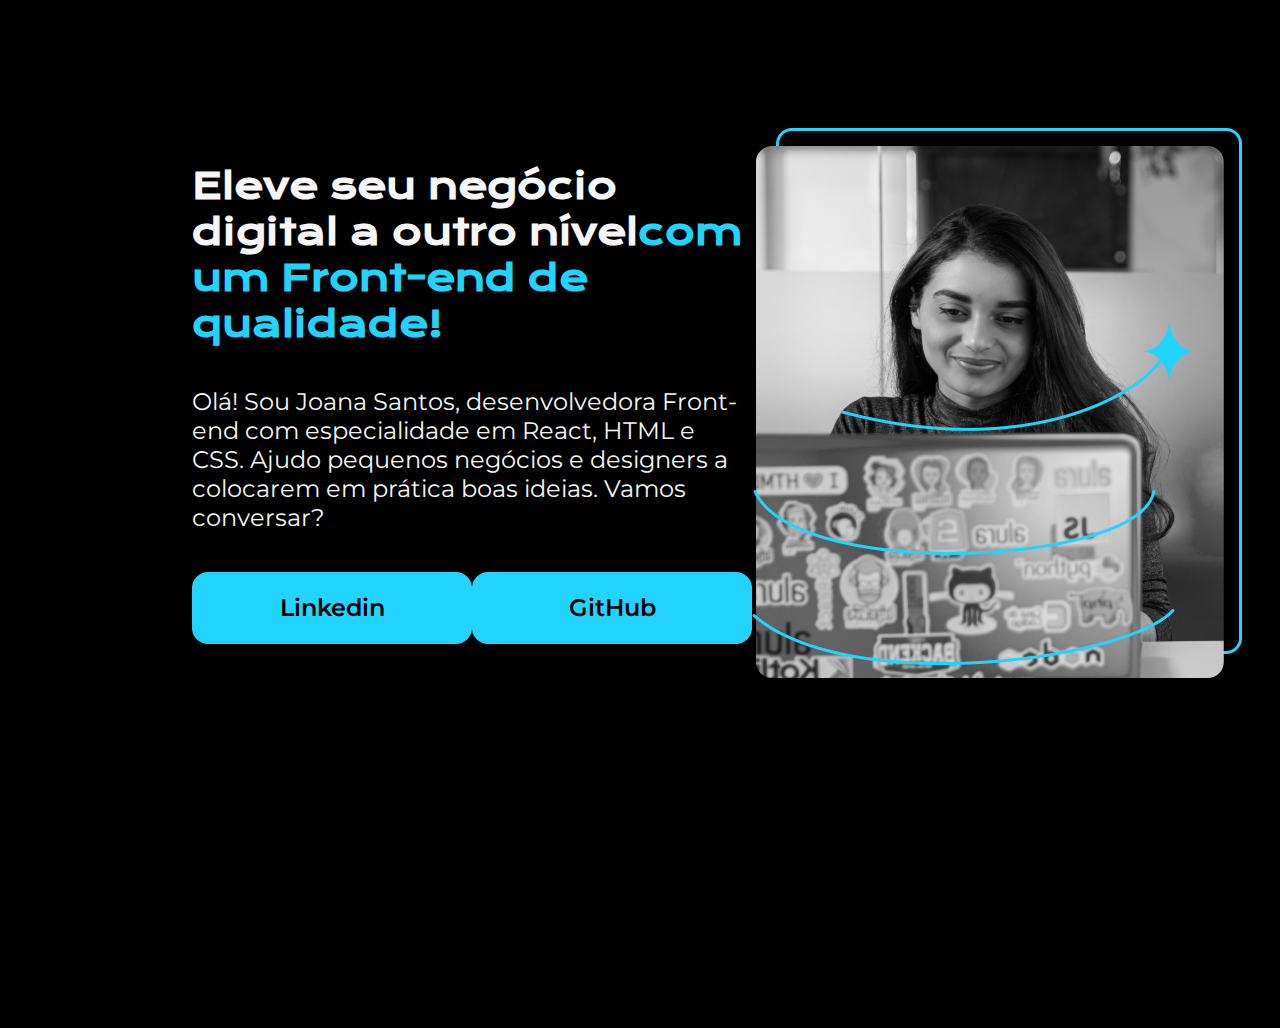
==== index.html @ 5c1473ef "segundo commit" ====
<!DOCTYPE html>
<html lang="pt-br">

<head>
    <meta charset="UTF-8">
    <meta http-equiv="X-UA-Compatible" content="IE=edge">
    <meta name="viewport" content="width=device-width, initial-scale=1.0">
    <title>Portifolio</title>
    <link rel="stylesheet" href="index.css">
</head>

<body>
    <header></header>
    <main class="apresentacao">
        <section class="apresentacao__conteudo">
            <h1 class="apresentacao__conteudo__titulo">Eleve seu negócio digital a outro nível<strong 
            class="titulo-destaque">com um Front-end de qualidade!
            </strong></h1>
            <p class="apresentacao__conteudo__texto">Olá! Sou Joana Santos, desenvolvedora
            Front-end com especialidade em React, HTML e
            CSS. Ajudo pequenos negócios e designers a
            colocarem em prática boas ideias. Vamos
            conversar?</p>
            <div class="apresentacao__links">
                <a class="apresentacao__links__link" href="https://www.linkedin.com/in/adriellymendes-dev/">Linkedin</a>
                <a class="apresentacao__links__link"  href="https://github.com/adriellyvitoria">GitHub</a>
            </div>
          
        </section>
        <img src="html-logo-main/Imagem.png" alt="Foto da Joana Santos programando">
    </main>
    <footer></footer>
</body>

</html>
---- index.css ----
@import url('https://fonts.googleapis.com/css2?family=Krona+One&family=Montserrat&display=swap');

*{
    margin: 0;
    padding: 0;
}

body{
    height: 100vh;
    box-sizing: border-box;
    background-color: #000000;
    color: #F6F6F6;
}

.titulo-destaque{
    color: #22D4FD;
}

.apresentacao{
    margin: 10% 15%;
    display: flex;
    align-items: center;
    justify-content: space-between;
}
.apresentacao__conteudo{
    width: 615px;
    display: flex;
    flex-direction: column;
    gap: 40px ;
}

.apresentacao__conteudo__titulo{
    font-size: 36px;
    font-family: 'Krona One', sans-serif;
}

.apresentacao__conteudo__texto{
    font-size: 24px;
    font-family: 'Montserrat', sans-serif;
}

.apresentacao__links {
    display: flex;
    justify-content: space-between;
}

.apresentacao__links__link {
    background-color: #22D4FD;
    width: 280px;
    text-align: center;
    border-radius: 16px;
    font-size: 24px;
    font-weight: 600;
    padding: 21.5px 0;
    text-decoration: none;
    color: #000000;
    font-family: 'Montserrat', sans-serif;
}
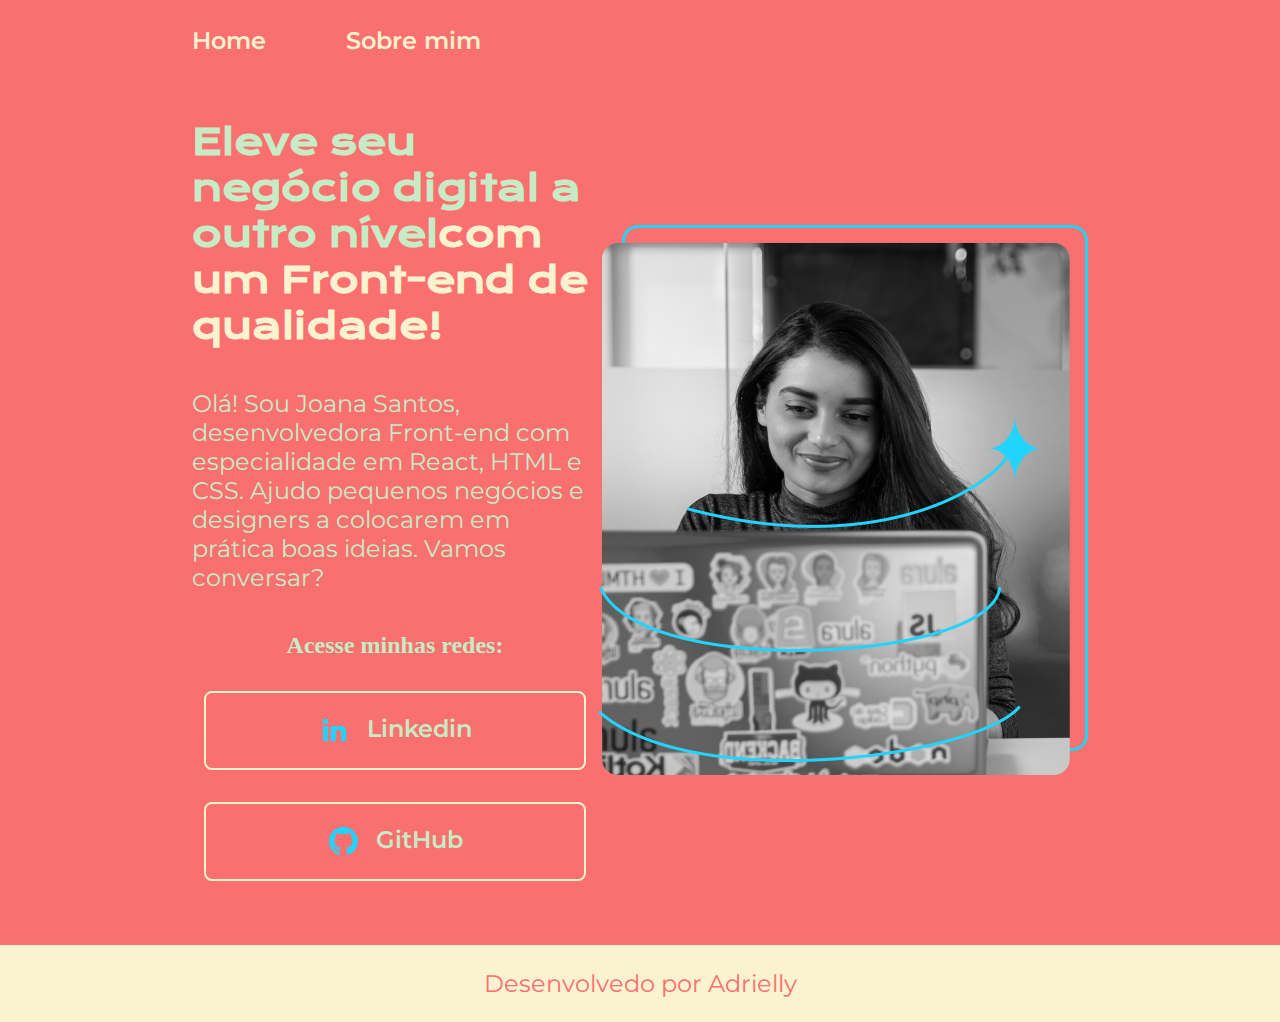
==== commit 4c52f3e1: "terceiro commit" ====
--- a/index.html
+++ b/index.html
@@ -6,11 +6,16 @@
     <meta http-equiv="X-UA-Compatible" content="IE=edge">
     <meta name="viewport" content="width=device-width, initial-scale=1.0">
     <title>Portifolio</title>
-    <link rel="stylesheet" href="index.css">
+    <link rel="stylesheet" href="styles/index.css">
 </head>
 
 <body>
-    <header></header>
+    <header class="cabecalho">
+        <nav class="cabecalho__menu">
+            <a class="cabecalho__menu__link" href="index.html">Home</a>
+            <a class="cabecalho__menu__link" href="about.html">Sobre mim</a>
+        </nav>
+    </header>
     <main class="apresentacao">
         <section class="apresentacao__conteudo">
             <h1 class="apresentacao__conteudo__titulo">Eleve seu negócio digital a outro nível<strong 
@@ -22,14 +27,19 @@
             colocarem em prática boas ideias. Vamos
             conversar?</p>
             <div class="apresentacao__links">
-                <a class="apresentacao__links__link" href="https://www.linkedin.com/in/adriellymendes-dev/">Linkedin</a>
-                <a class="apresentacao__links__link"  href="https://github.com/adriellyvitoria">GitHub</a>
+                <h2 class="apresetacao__links__subtitulo">Acesse minhas redes:</h2>
+                <a class="apresentacao__links__link" href="https://www.linkedin.com/in/adriellymendes-dev/">
+                <img src="html-logo-main/linkedin.png" alt="icone do linkedin" >Linkedin</a>
+                <a class="apresentacao__links__link"  href="https://github.com/adriellyvitoria">
+                <img src="html-logo-main/github.png" alt="icone do GitHub">GitHub</a>
             </div>
           
         </section>
         <img src="html-logo-main/Imagem.png" alt="Foto da Joana Santos programando">
     </main>
-    <footer></footer>
+    <footer class="rodape">
+        <p>Desenvolvedo por Adrielly</p>
+    </footer>
 </body>
 
 </html>--- a/styles/index.css
+++ b/styles/index.css
@@ -0,0 +1,113 @@
+@import url('https://fonts.googleapis.com/css2?family=Krona+One&family=Montserrat&display=swap');
+
+:root {
+    --cor-primaria: #FA7070;
+    --cor-secundaria: #C6EBC5;
+    --cor-terciaria: #FBF2CF;
+    --cor-hover: #A1C298;
+    
+    --fonte-primaria: 'Krona One', sans-serif;
+    --font-secundaria: 'Montserrat', sans-serif;
+}
+
+*{
+    margin: 0;
+    padding: 0;
+    
+}
+
+body{
+    height: 100vh;
+    box-sizing: border-box;
+    background-color: var(--cor-primaria);
+    color: var(--cor-secundaria);
+}
+
+.cabecalho{
+    padding: 2% 0 0 15%;
+}
+
+.cabecalho__menu{
+    display: flex;
+    gap: 80px;
+}
+
+.cabecalho__menu__link {
+    font-family: var(--font-secundaria);
+    font-size: 24px;
+    font-weight: 600;
+    color: var(--cor-terciaria);
+    text-decoration: none;
+}
+
+.apresentacao{
+    margin: 5% 15%;
+    display: flex;
+    align-items: center;
+    justify-content: space-between;
+}
+.apresentacao__conteudo{
+    width: 615px;
+    display: flex;
+    flex-direction: column;
+    gap: 40px;
+}
+
+.titulo-destaque{
+    color: var(--cor-terciaria);
+}
+
+.apresentacao__conteudo__titulo{
+    font-size: 36px;
+    font-family: var(--fonte-primaria);
+}
+
+.apresentacao__conteudo__texto{
+    font-size: 24px;
+    font-family: var(--font-secundaria);
+}
+
+.apresentacao__links {
+    display: flex;
+    flex-direction: column;
+    justify-content: space-between;
+    align-items: center;
+    gap: 32px;
+}
+
+.apresentacao__links__subtitulo {
+    font-family: var(--fonte-primaria);
+    font-weight: 400;
+    font-size: 24px;
+}
+
+.apresentacao__links__link{
+    display: flex;
+    justify-content: center;
+    gap: 16px;
+    border: 2px solid var(--cor-terciaria);
+    width: 378px;
+    text-align: center;
+    border-radius: 8px;
+    font-size: 24px;
+    font-weight: 600;
+    padding: 21.5px 0;
+    text-decoration: none;
+    color: var(--cor-secundaria);
+    font-family: var(--font-secundaria);
+}
+
+.apresentacao__links__link:hover{
+    background-color: var(--cor-hover);
+    padding: 6%;
+}
+
+.rodape {
+    padding: 24px;
+    color: var(--cor-primaria);
+    background-color: var(--cor-terciaria);
+    text-align: center;
+    font-family: var(--font-secundaria);
+    font-size: 24px;
+    font-weight: 400;
+}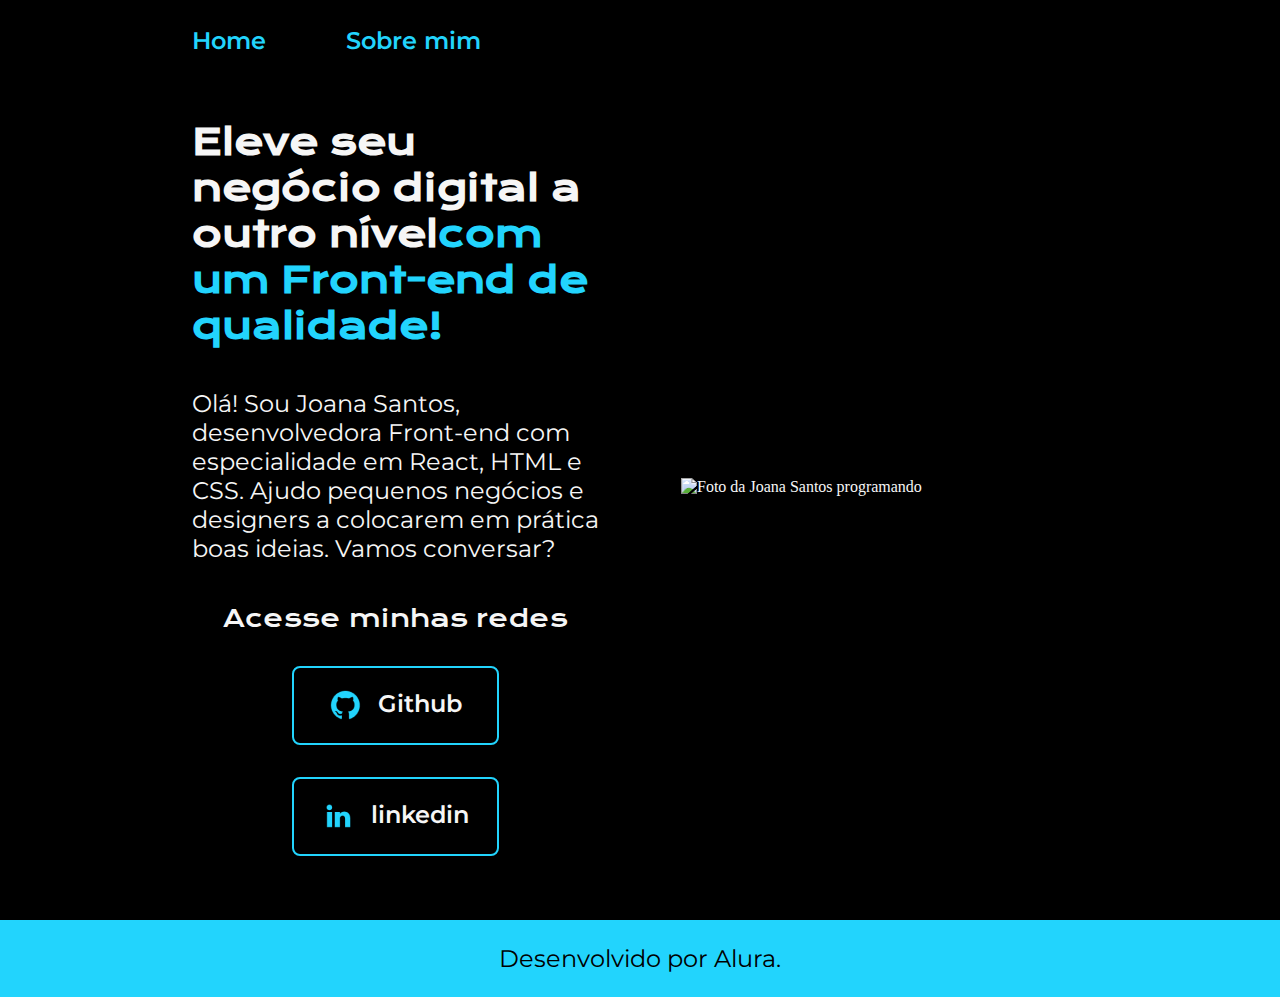
==== commit 3ca6295f: "quarto commit" ====
--- a/index.html
+++ b/index.html
@@ -6,7 +6,7 @@
     <meta http-equiv="X-UA-Compatible" content="IE=edge">
     <meta name="viewport" content="width=device-width, initial-scale=1.0">
     <title>Portifolio</title>
-    <link rel="stylesheet" href="styles/index.css">
+    <link rel="stylesheet" href="./styles/style.css">
 </head>
 
 <body>
@@ -27,18 +27,21 @@
             colocarem em prática boas ideias. Vamos
             conversar?</p>
             <div class="apresentacao__links">
-                <h2 class="apresetacao__links__subtitulo">Acesse minhas redes:</h2>
-                <a class="apresentacao__links__link" href="https://www.linkedin.com/in/adriellymendes-dev/">
-                <img src="html-logo-main/linkedin.png" alt="icone do linkedin" >Linkedin</a>
-                <a class="apresentacao__links__link"  href="https://github.com/adriellyvitoria">
-                <img src="html-logo-main/github.png" alt="icone do GitHub">GitHub</a>
+                <h2 class="apresentacao__links__subtitulo">Acesse minhas redes</h2>
+                <a class="apresentacao__links__navegacao" href="https://github.com/adriellyvitoria">
+                    <img src="./assets/github.png">
+                    Github
+                </a>
+                <a class="apresentacao__links__navegacao" href="https://www.linkedin.com/in/adriellymendes-dev/">
+                    <img src="./assets/linkedin.png">
+                    linkedin
+                </a>
             </div>
-          
         </section>
-        <img src="html-logo-main/Imagem.png" alt="Foto da Joana Santos programando">
+        <img class="apresentacao__imagem" src="./assets/imagem.png" alt="Foto da Joana Santos programando">
     </main>
     <footer class="rodape">
-        <p>Desenvolvedo por Adrielly</p>
+        <p>Desenvolvido por Alura.</p>
     </footer>
 </body>
 
--- a/styles/style.css
+++ b/styles/style.css
@@ -0,0 +1,119 @@
+@import url('https://fonts.googleapis.com/css2?family=Krona+One&family=Montserrat:wght@400;600&display=swap');
+
+:root {
+    --cor-primaria: #000000;
+    --cor-secundaria: #F6F6F6;
+    --cor-terciaria: #22D4FD;
+    --cor-hover: #272727;
+
+    --fonte-primaria: 'Krona One', sans-serif;
+    --fonte-secundaria: 'Montserrat', sans-serif;
+}
+*{
+    margin: 0;
+    padding: 0;
+}
+
+body{
+    box-sizing: border-box;
+    background-color: var(--cor-primaria);
+    color: var(--cor-secundaria);
+}
+.cabecalho{
+    padding: 2% 0% 0% 15%;
+}
+.cabecalho__menu{
+    display: flex;
+    gap: 80px;
+}
+.cabecalho__menu__link{
+    font-family: var(--fonte-secundaria);
+    font-size: 1.5rem;
+    font-weight: 600;
+    color: var(--cor-terciaria);
+    text-decoration: none;
+}
+.apresentacao{
+    padding: 5% 15%;
+    display: flex;
+    align-items: center;
+    justify-content: space-between;
+    gap: 82px;
+}
+.apresentacao__conteudo{
+    width: 50%;
+    display: flex;
+    flex-direction: column;
+    gap: 40px;
+}
+
+.apresentacao__conteudo__titulo{
+    font-size: 2.25rem;
+    font-family: var(--fonte-primaria);
+}
+.titulo-destaque{
+    color: var(--cor-terciaria);
+}
+.apresentacao__conteudo__texto{
+    font-size: 1.5rem;
+    font-family: var(--fonte-secundaria);
+}
+
+.apresentacao__links{
+    display: flex;
+    flex-direction: column;
+    justify-content: space-between;
+    align-items: center;
+    gap: 32px;
+}
+.apresentacao__links__subtitulo{
+    font-family: var(--fonte-primaria);
+    font-weight: 400;
+    font-size: 1.5rem;
+}
+.apresentacao__links__navegacao{
+    display: flex;
+    justify-content: center;
+    gap: 16px;
+    border: 2px solid var(--cor-terciaria);
+    width: 50%;
+    text-align: center;
+    border-radius: 8px;
+    font-size: 1.5rem;
+    font-weight: 600;
+    padding: 21.5px 0;
+    text-decoration: none;
+    color: var(--cor-secundaria);
+    font-family: var(--fonte-secundaria);
+}
+.apresentacao__links__link:hover{
+    background-color: var(--cor-hover);
+}
+.apresentacao__imagem{
+    width: 50%;
+}
+.rodape{
+    color: var(--cor-primaria);
+    background-color: var(--cor-terciaria);
+    padding: 24px;
+    text-align: center;
+    font-family: var(--fonte-secundaria);
+    font-size: 1.5rem;
+    font-weight: 400;
+}
+
+@media (max-width: 1200px) {
+    .cabecalho{
+         padding: 10%;  
+    }
+    .cabecalho__menu{
+        justify-content: center;
+    }
+    .apresentacao{
+        flex-direction: column-reverse;
+        padding: 5%;
+    }
+    .apresentacao__conteudo{
+        width: auto;
+    }
+}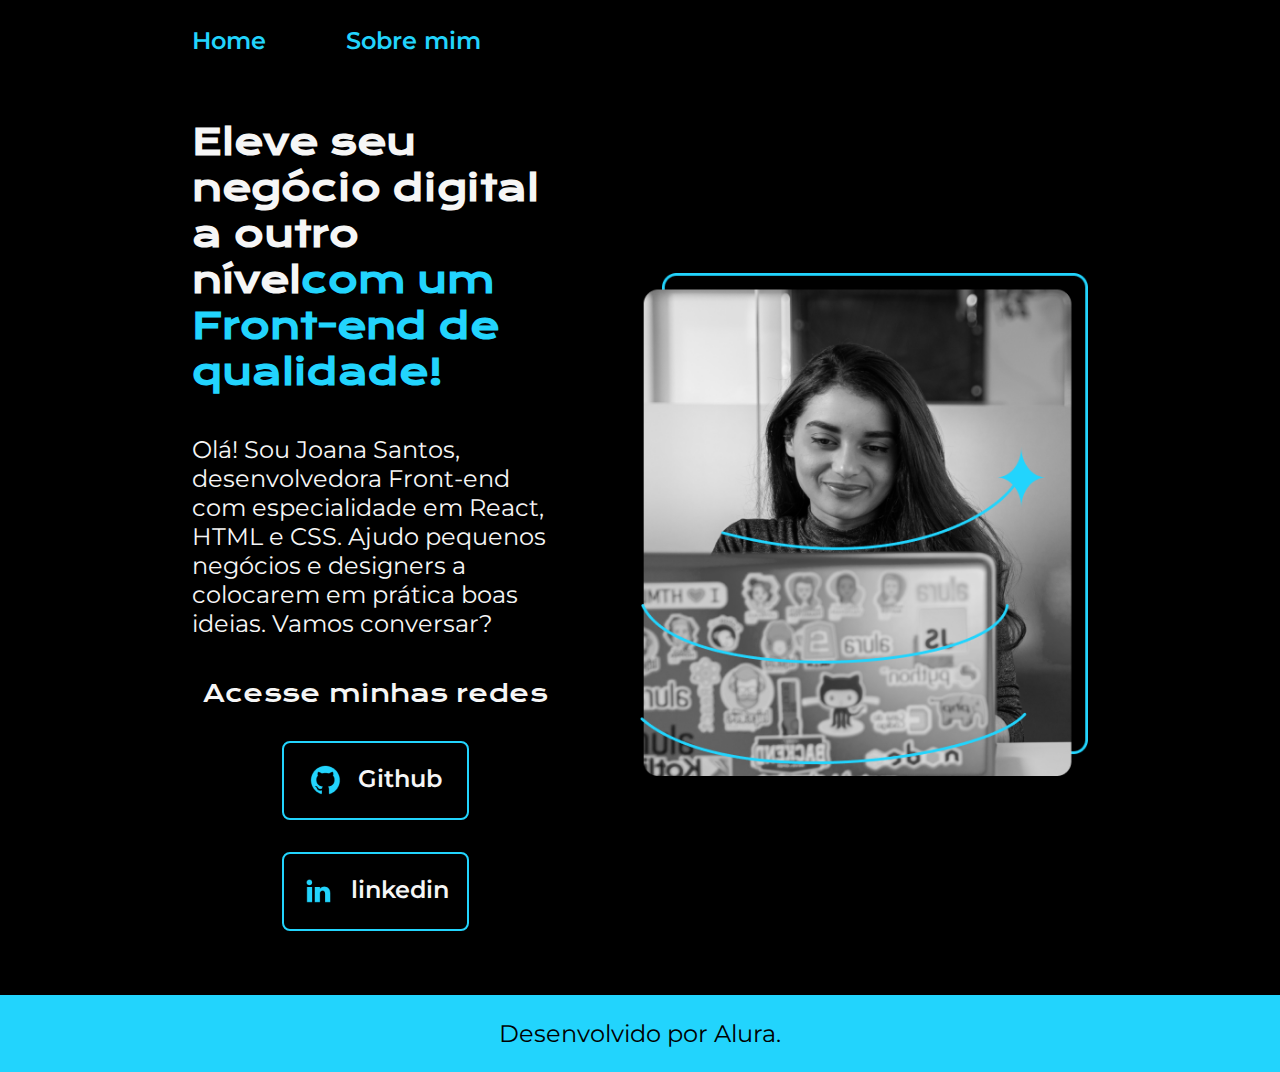
==== commit eb2bea7b: "quarto commit" ====
--- a/index.html
+++ b/index.html
@@ -38,7 +38,7 @@
                 </a>
             </div>
         </section>
-        <img class="apresentacao__imagem" src="./assets/imagem.png" alt="Foto da Joana Santos programando">
+        <img class="apresentacao__imagem" src="assets/Imagem.png" alt="Foto da Joana Santos programando">
     </main>
     <footer class="rodape">
         <p>Desenvolvido por Alura.</p>
